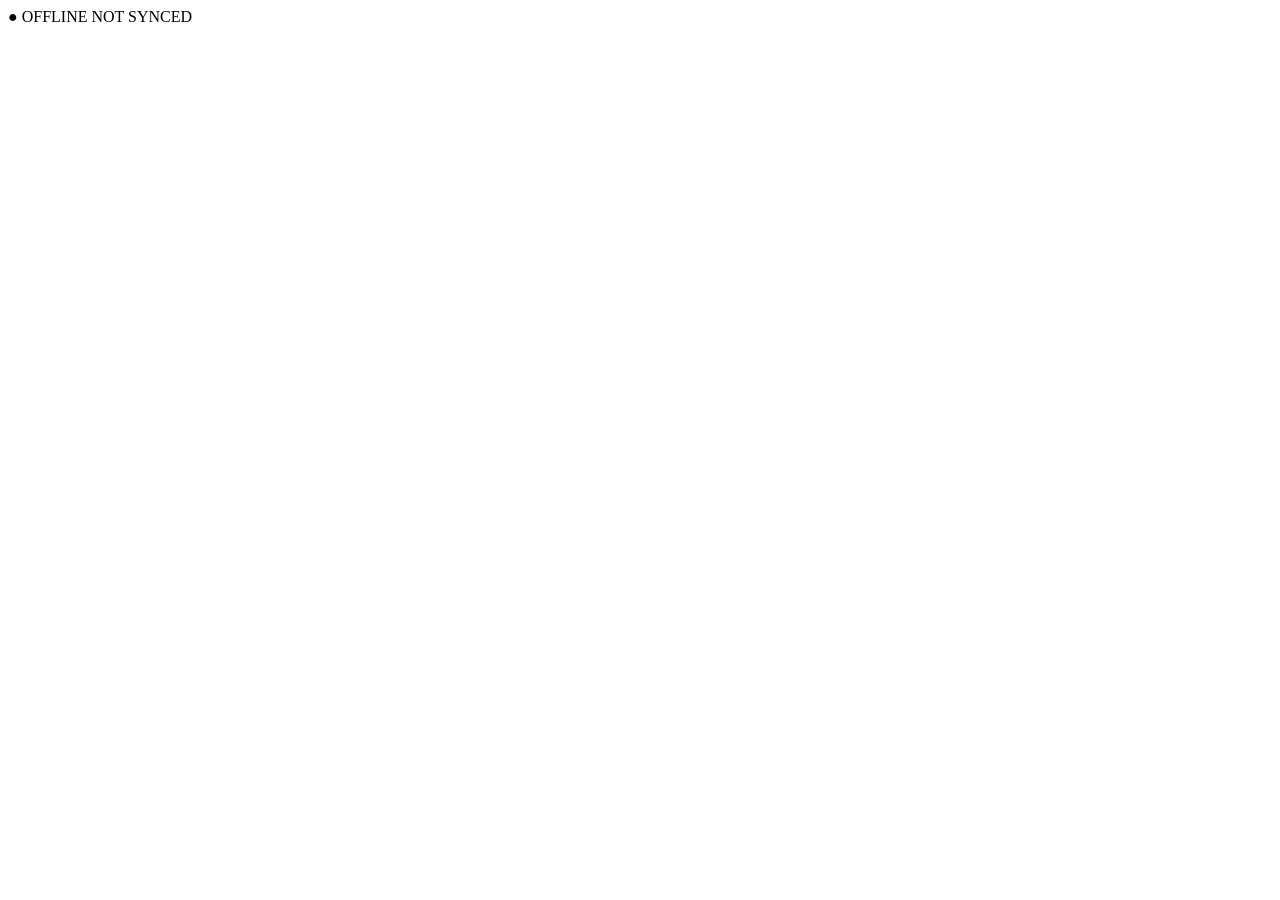
==== index.html @ eade8bff "Remove em dashes throughout, rewrite as natural language" ====
<!DOCTYPE html>
<html lang="en">
<head>
  <meta charset="UTF-8">
  <meta name="viewport" content="width=device-width, initial-scale=1.0, user-scalable=no">
  <meta name="theme-color" content="#0a0f0a">
  <meta name="apple-mobile-web-app-capable" content="yes">
  <meta name="apple-mobile-web-app-status-bar-style" content="black">
  <title>Smoke420 POS</title>
  <link rel="preconnect" href="https://fonts.googleapis.com">
  <link rel="preconnect" href="https://fonts.gstatic.com" crossorigin>
  <link href="https://fonts.googleapis.com/css2?family=IBM+Plex+Mono:ital,wght@0,100;0,200;0,300;0,400;0,500;0,600;0,700;1,400&display=swap" rel="stylesheet">
  <link rel="stylesheet" href="css/styles.css">
</head>
<body>

  <!-- ── Login Screen ───────────────────────────────────────────────────────── -->
  <div id="login-screen"></div>

  <!-- ── App Screen ────────────────────────────────────────────────────────── -->
  <div id="app-screen" class="hidden">

    <!-- Top Status Bar -->
    <div id="top-bar"></div>

    <!-- Tab Navigation -->
    <div id="tab-nav"></div>

    <!-- Main Content -->
    <div id="content"></div>

    <!-- Bottom Status Bar -->
    <div id="bottom-bar">
      <span id="sync-status"><span class="status-dot dim">●</span> OFFLINE</span>
      <span id="session-info"></span>
      <span style="margin-left:auto" id="last-sync-time">NOT SYNCED</span>
    </div>

    <!-- Function Key Bar -->
    <div id="fn-bar"></div>

  </div>

  <!-- ── Toast Notifications ────────────────────────────────────────────────── -->
  <div id="toast-container"></div>

  <!-- ── Scripts (load order matters — no bundler) ─────────────────────────── -->
  <script src="config.js"></script>
  <script src="js/data.js"></script>
  <script src="js/auth.js"></script>
  <script src="js/ui.js"></script>
  <script src="js/sales.js"></script>
  <script src="js/inventory.js"></script>
  <script src="js/customers.js"></script>
  <script src="js/reports.js"></script>
  <script src="js/admin.js"></script>

  <!-- ── Bootstrap ──────────────────────────────────────────────────────────── -->
  <script>
    document.addEventListener('DOMContentLoaded', async () => {
      // Initialise data layer (seeds if fresh install)
      Data.init();

      // Restore last sync timestamp
      const lastSync = Data.lsGet(CONFIG.KEYS.LAST_SYNC);
      if (lastSync) App.lastSyncTime = lastSync;

      // Start UI clock
      UI.init();

      // Fetch staff PINs from Sheets before showing login —
      // ensures any device can log in without going through setup wizard again
      await Data.fetchStaffFromSheets();

      // Determine starting state
      if (Auth.isLoggedIn()) {
        Auth.startWatchdog();
        UI.showApp();
      } else {
        Auth.showLoginScreen();
      }

      // Process any queued syncs from previous session
      Data.processQueue();
    });
  </script>

</body>
</html>
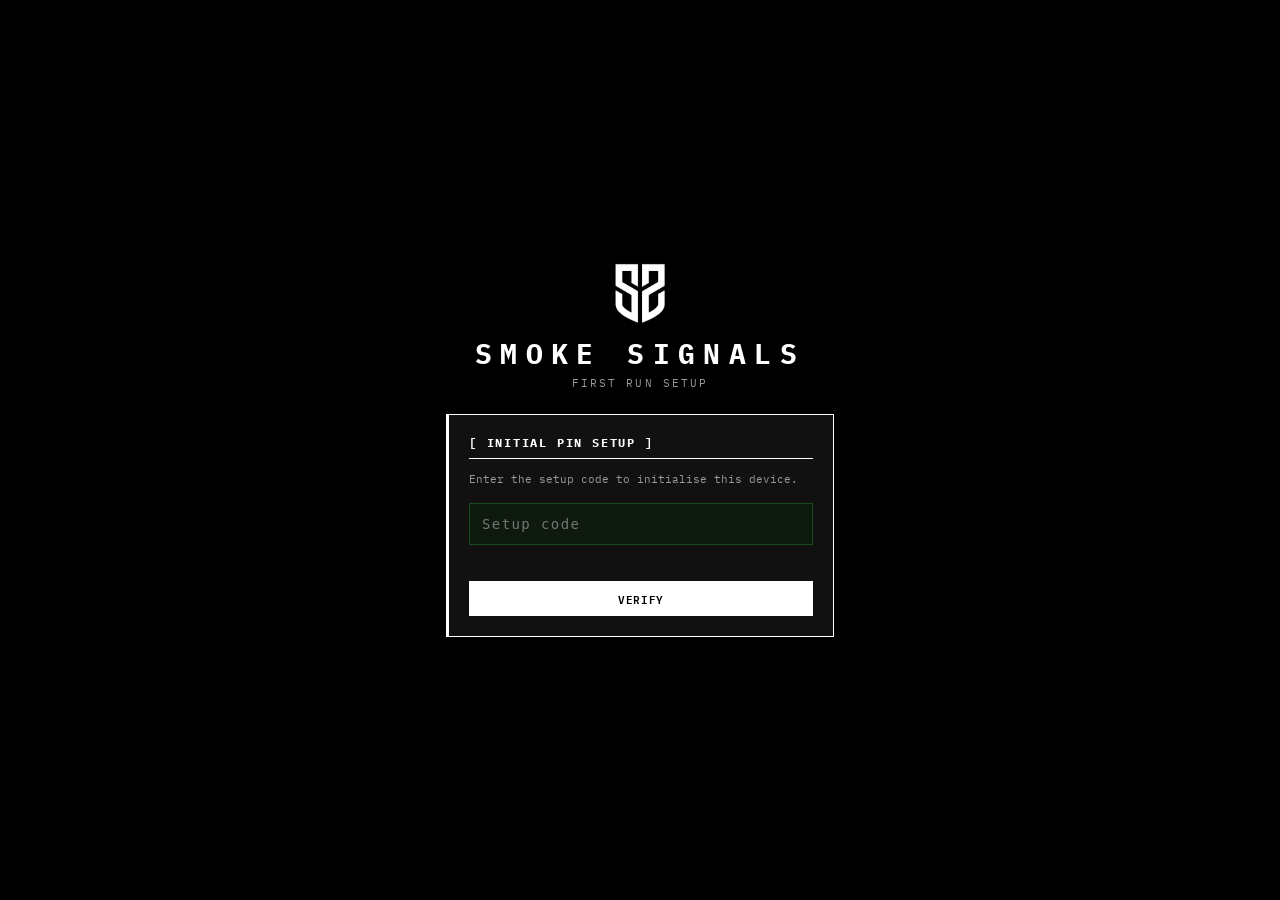
==== commit 045dcfed: "Add theme-adaptive favicons, finish legal page placeholders, drop PayFast Add light/dark favicon var" ====
--- a/index.html
+++ b/index.html
@@ -6,7 +6,13 @@
   <meta name="theme-color" content="#0a0f0a">
   <meta name="apple-mobile-web-app-capable" content="yes">
   <meta name="apple-mobile-web-app-status-bar-style" content="black">
-  <title>Smoke420 POS</title>
+  <title>Smoke Signals POS</title>
+  <link rel="icon" type="image/png" sizes="32x32" href="assets/favicon-dark-32.png" media="(prefers-color-scheme: light)">
+  <link rel="icon" type="image/png" sizes="16x16" href="assets/favicon-dark-16.png" media="(prefers-color-scheme: light)">
+  <link rel="icon" type="image/png" sizes="32x32" href="assets/favicon-light-32.png" media="(prefers-color-scheme: dark)">
+  <link rel="icon" type="image/png" sizes="16x16" href="assets/favicon-light-16.png" media="(prefers-color-scheme: dark)">
+  <link rel="icon" href="assets/favicon.ico">
+  <link rel="apple-touch-icon" href="assets/apple-touch-icon.png">
   <link rel="preconnect" href="https://fonts.googleapis.com">
   <link rel="preconnect" href="https://fonts.gstatic.com" crossorigin>
   <link href="https://fonts.googleapis.com/css2?family=IBM+Plex+Mono:ital,wght@0,100;0,200;0,300;0,400;0,500;0,600;0,700;1,400&display=swap" rel="stylesheet">
@@ -53,6 +59,8 @@
   <script src="js/inventory.js"></script>
   <script src="js/customers.js"></script>
   <script src="js/reports.js"></script>
+  <script src="js/cashup.js"></script>
+  <script src="js/credit.js"></script>
   <script src="js/admin.js"></script>
 
   <!-- ── Bootstrap ──────────────────────────────────────────────────────────── -->
--- a/css/styles.css
+++ b/css/styles.css
@@ -0,0 +1,685 @@
+/* ── Variables ──────────────────────────────────────────────────────────────── */
+:root {
+  --bg:        #000000;
+  --surface:   #111111;
+  --accent:    #ffffff;
+  --accent-hi: #e5e5e5;
+  --text:      #ffffff;
+  --text-dim:  #9a9a9a;
+  --amber:     #ddaa00;
+  --red:       #dd2200;
+  --blue:      #0088dd;
+  --border:    #ffffff;
+  --border-dim:#333333;
+  --top-h:     40px;
+  --nav-h:     36px;
+  --bot-h:     28px;
+  --fn-h:      44px;
+}
+
+/* ── Reset ──────────────────────────────────────────────────────────────────── */
+*, *::before, *::after { box-sizing: border-box; margin: 0; padding: 0; }
+html, body {
+  height: 100%;
+  background: var(--bg);
+  color: var(--text);
+  font-family: 'IBM Plex Mono', monospace;
+  font-size: 14px;
+  overflow: hidden;
+}
+* { border-radius: 0 !important; }
+input, select, textarea, button { font-family: inherit; font-size: inherit; }
+a { color: var(--accent); }
+.hidden { display: none !important; }
+
+/* ── Scrollbar ──────────────────────────────────────────────────────────────── */
+::-webkit-scrollbar { width: 6px; height: 6px; }
+::-webkit-scrollbar-track { background: var(--bg); }
+::-webkit-scrollbar-thumb { background: var(--surface); }
+::-webkit-scrollbar-thumb:hover { background: var(--border-dim); }
+
+/* ══════════════════════════════════════════════════════════════════════════════
+   LOGIN SCREEN
+══════════════════════════════════════════════════════════════════════════════ */
+#login-screen {
+  position: fixed; inset: 0;
+  background: var(--bg);
+  display: flex; align-items: center; justify-content: center;
+  z-index: 100;
+  overflow-y: auto;
+}
+.login-wrap {
+  display: flex; flex-direction: column; align-items: center;
+  padding: 24px 16px;
+  width: 100%; max-width: 420px;
+}
+.login-brand {
+  display: flex; flex-direction: column; align-items: center;
+  text-align: center;
+  margin-bottom: 24px;
+}
+.login-brand::before {
+  content: '';
+  width: 51px; height: 60px;
+  margin-bottom: 12px;
+  background-repeat: no-repeat;
+  background-size: contain;
+  background-image: url("../assets/icon-white.png");
+}
+.brand-name {
+  font-size: 2rem; font-weight: 700;
+  color: var(--accent);
+  letter-spacing: 0.3em;
+  text-transform: uppercase;
+}
+.brand-sub {
+  font-size: 0.75rem;
+  color: var(--text-dim);
+  letter-spacing: 0.2em;
+  margin-top: 4px;
+}
+.login-box {
+  background: var(--surface);
+  border: 1px solid var(--border);
+  border-left: 3px solid var(--accent);
+  padding: 20px;
+  width: 100%;
+}
+.login-label {
+  font-size: 0.7rem;
+  color: var(--text-dim);
+  letter-spacing: 0.15em;
+  text-transform: uppercase;
+  margin-bottom: 10px;
+}
+.staff-selector {
+  display: flex; flex-wrap: wrap; gap: 6px;
+  margin-bottom: 20px;
+}
+.staff-btn {
+  display: flex; flex-direction: column; align-items: center;
+  background: var(--bg);
+  border: 1px solid var(--border-dim);
+  color: var(--text-dim);
+  padding: 8px 12px;
+  cursor: pointer;
+  transition: all 0.1s;
+  min-width: 70px;
+}
+.staff-btn:hover { border-color: var(--accent); color: var(--text); }
+.staff-btn.active { border-color: var(--accent); color: var(--accent); background: var(--bg); }
+.staff-name { font-size: 0.9rem; font-weight: 700; }
+.staff-role { font-size: 0.6rem; color: var(--text-dim); margin-top: 2px; }
+.pin-label {
+  font-size: 0.7rem; color: var(--text-dim);
+  letter-spacing: 0.15em; text-transform: uppercase;
+  margin-bottom: 10px; text-align: center;
+}
+.pin-dots {
+  display: flex; justify-content: center; gap: 16px;
+  font-size: 1.8rem; color: var(--accent);
+  margin-bottom: 12px; letter-spacing: 0.1em;
+}
+.numpad {
+  display: grid;
+  grid-template-columns: repeat(3, 1fr);
+  gap: 6px;
+  margin-bottom: 12px;
+}
+.num-btn {
+  background: var(--bg);
+  border: 1px solid var(--border-dim);
+  color: var(--text);
+  padding: 14px;
+  font-size: 1rem; font-weight: 600;
+  cursor: pointer; text-align: center;
+  transition: all 0.1s;
+}
+.num-btn:hover { background: var(--surface); border-color: var(--accent); color: var(--accent); }
+.num-btn:active { background: var(--accent); color: var(--bg); }
+.login-msg {
+  text-align: center; font-size: 0.75rem;
+  min-height: 18px; margin-bottom: 8px;
+  color: var(--text-dim);
+}
+.login-msg.error { color: var(--red); }
+.login-msg.warn  { color: var(--amber); }
+.login-version {
+  font-size: 0.65rem; color: var(--border-dim);
+  margin-top: 16px; letter-spacing: 0.1em;
+}
+.btn-link {
+  background: none; border: none; color: var(--border-dim);
+  font-family: monospace; font-size: 0.75rem; letter-spacing: 0.08em;
+  cursor: pointer; padding: 4px 0; text-decoration: underline;
+}
+.btn-link:hover { color: var(--border-dim); }
+@keyframes shake {
+  0%,100%{ transform: translateX(0); }
+  10%,30%,50%,70%,90%{ transform: translateX(-8px); }
+  20%,40%,60%,80%{ transform: translateX(8px); }
+}
+.shake { animation: shake 0.45s ease-in-out; }
+
+/* Setup Wizard */
+.setup-wizard { max-width: 520px; }
+.setup-title {
+  font-size: 0.85rem; font-weight: 700;
+  color: var(--accent); letter-spacing: 0.15em;
+  border-bottom: 1px solid var(--accent);
+  padding-bottom: 8px; margin-bottom: 12px;
+}
+.setup-desc { font-size: 0.75rem; color: var(--text-dim); margin-bottom: 16px; line-height: 1.6; }
+.setup-admin-row {
+  display: flex; align-items: center; gap: 12px;
+  padding: 8px 0;
+  border-bottom: 1px solid var(--border-dim);
+}
+.setup-admin-name { flex: 1; font-weight: 600; }
+.setup-admin-status { font-size: 0.7rem; color: var(--text-dim); }
+.setup-admin-status.ok { color: var(--accent); }
+.setup-pin-who { font-size: 0.75rem; color: var(--amber); margin: 12px 0 8px; text-align: center; letter-spacing: 0.1em; }
+#setup-pin-area { margin-top: 16px; border-top: 1px solid var(--border-dim); padding-top: 16px; }
+
+/* ══════════════════════════════════════════════════════════════════════════════
+   APP LAYOUT
+══════════════════════════════════════════════════════════════════════════════ */
+#app-screen {
+  display: flex; flex-direction: column;
+  height: 100vh; overflow: hidden;
+}
+
+/* ── Top Bar ──────────────────────────────────────────────────────────────────── */
+#top-bar {
+  height: var(--top-h);
+  background: var(--surface);
+  border-bottom: 1px solid var(--accent);
+  display: flex; align-items: center;
+  padding: 0 12px; gap: 8px;
+  font-size: 0.75rem; flex-shrink: 0;
+  overflow: hidden;
+}
+.top-brand  { display: inline-flex; align-items: center; gap: 6px; font-weight: 700; color: var(--accent); letter-spacing: 0.15em; }
+.top-brand::before {
+  content: '';
+  width: 12px; height: 14px; flex-shrink: 0;
+  background-repeat: no-repeat; background-size: contain;
+  background-image: url("../assets/icon-white.png");
+}
+.top-branch { color: var(--text-dim); }
+.top-staff  { color: var(--accent); font-weight: 600; }
+.top-date, .top-time { color: var(--text-dim); }
+.top-sep    { color: var(--border-dim); }
+.btn-logout {
+  margin-left: auto; padding: 4px 10px;
+  background: transparent; border: 1px solid var(--red);
+  color: var(--red); cursor: pointer; font-size: 0.7rem;
+  text-transform: uppercase; letter-spacing: 0.05em;
+  flex-shrink: 0;
+}
+.btn-logout:hover { background: var(--red); color: var(--text); }
+
+/* ── Tab Nav ──────────────────────────────────────────────────────────────────── */
+#tab-nav {
+  height: var(--nav-h);
+  background: var(--bg);
+  border-bottom: 1px solid var(--border-dim);
+  display: flex; align-items: stretch;
+  overflow-x: auto; overflow-y: hidden;
+  flex-shrink: 0;
+}
+.tab-btn {
+  background: transparent;
+  border: none; border-right: 1px solid var(--border-dim);
+  border-bottom: 2px solid transparent;
+  color: var(--text-dim);
+  padding: 0 14px;
+  cursor: pointer; white-space: nowrap;
+  font-size: 0.7rem; font-weight: 600;
+  letter-spacing: 0.08em; text-transform: uppercase;
+  transition: all 0.1s;
+}
+.tab-btn:hover { color: var(--text); background: var(--surface); }
+.tab-btn.active {
+  color: var(--accent);
+  border-bottom-color: var(--accent);
+  background: var(--surface);
+}
+
+/* ── Content Area ────────────────────────────────────────────────────────────── */
+#content {
+  flex: 1;
+  overflow-y: auto;
+  overflow-x: hidden;
+}
+.content-inner {
+  padding: 16px;
+  max-width: 1400px;
+}
+
+/* ── Bottom Bar ──────────────────────────────────────────────────────────────── */
+#bottom-bar {
+  height: var(--bot-h);
+  background: var(--surface);
+  border-top: 1px solid var(--border-dim);
+  display: flex; align-items: center;
+  padding: 0 12px; gap: 16px;
+  font-size: 0.65rem; color: var(--text-dim);
+  flex-shrink: 0;
+}
+#sync-status { display: flex; align-items: center; gap: 4px; font-weight: 600; }
+.status-dot.ok    { color: var(--accent); }
+.status-dot.amber { color: var(--amber); animation: blink 1s step-end infinite; }
+.status-dot.dim   { color: var(--text-dim); }
+@keyframes blink { 50% { opacity: 0; } }
+
+/* ── Function Key Bar ────────────────────────────────────────────────────────── */
+#fn-bar {
+  height: var(--fn-h);
+  background: var(--bg);
+  border-top: 2px solid var(--accent);
+  display: flex; align-items: stretch;
+  overflow-x: auto;
+  flex-shrink: 0;
+}
+.fn-btn {
+  display: flex; flex-direction: column; align-items: center; justify-content: center;
+  flex: 1; min-width: 60px;
+  background: transparent;
+  border: none; border-right: 1px solid var(--border-dim);
+  color: var(--text-dim);
+  cursor: pointer;
+  padding: 4px 8px;
+  transition: all 0.1s;
+}
+.fn-btn:hover { background: var(--surface); color: var(--accent); }
+.fn-btn:last-child { border-right: none; }
+.fn-key  { font-size: 0.6rem; color: var(--accent); font-weight: 700; }
+.fn-label { font-size: 0.6rem; text-transform: uppercase; letter-spacing: 0.05em; margin-top: 2px; }
+
+/* ══════════════════════════════════════════════════════════════════════════════
+   PANELS & SECTIONS
+══════════════════════════════════════════════════════════════════════════════ */
+.panel {
+  background: var(--surface);
+  border: 1px solid var(--border-dim);
+  border-left: 3px solid var(--accent);
+  padding: 14px 16px;
+  margin-bottom: 14px;
+}
+.panel-title {
+  font-size: 0.75rem; font-weight: 700;
+  color: var(--accent); letter-spacing: 0.15em;
+  border-bottom: 1px solid var(--border-dim);
+  padding-bottom: 8px; margin-bottom: 14px;
+}
+
+/* ── Stats Row ────────────────────────────────────────────────────────────────── */
+.stats-row {
+  display: grid;
+  grid-template-columns: repeat(auto-fit, minmax(140px, 1fr));
+  gap: 8px;
+  margin-bottom: 14px;
+}
+.stat-card {
+  background: var(--surface);
+  border: 1px solid var(--border-dim);
+  border-top: 2px solid var(--accent);
+  padding: 10px 12px;
+}
+.stat-label {
+  font-size: 0.6rem; color: var(--text-dim);
+  text-transform: uppercase; letter-spacing: 0.1em;
+  margin-bottom: 4px;
+}
+.stat-value {
+  font-size: 1.25rem; font-weight: 700;
+  color: var(--accent);
+}
+.dash-grid {
+  display: grid;
+  grid-template-columns: repeat(auto-fit, minmax(320px, 1fr));
+  gap: 14px;
+}
+
+/* ══════════════════════════════════════════════════════════════════════════════
+   TABLES
+══════════════════════════════════════════════════════════════════════════════ */
+.table-wrap { overflow-x: auto; }
+table { width: 100%; border-collapse: collapse; font-size: 0.8rem; }
+thead th {
+  background: var(--bg);
+  color: var(--accent);
+  padding: 6px 8px;
+  text-align: left;
+  border-bottom: 1px solid var(--accent);
+  text-transform: uppercase;
+  font-size: 0.65rem; font-weight: 700;
+  letter-spacing: 0.08em;
+  white-space: nowrap;
+}
+tbody td {
+  padding: 5px 8px;
+  border-bottom: 1px solid var(--border-dim);
+  color: var(--text);
+  vertical-align: middle;
+}
+tbody tr:hover td { background: rgba(255,255,255,0.05); }
+.no-data {
+  color: var(--text-dim); font-size: 0.8rem;
+  padding: 16px 0; text-align: center;
+}
+
+/* ══════════════════════════════════════════════════════════════════════════════
+   FORMS
+══════════════════════════════════════════════════════════════════════════════ */
+.form-grid {
+  display: grid;
+  grid-template-columns: repeat(auto-fit, minmax(200px, 1fr));
+  gap: 12px;
+  align-items: end;
+}
+.form-row {
+  display: flex; flex-wrap: wrap; gap: 12px;
+  margin-bottom: 12px;
+}
+.form-group {
+  display: flex; flex-direction: column;
+  flex: 1; min-width: 140px;
+}
+.form-group.flex-2 { flex: 2; }
+label {
+  font-size: 0.65rem; color: var(--text-dim);
+  text-transform: uppercase; letter-spacing: 0.1em;
+  margin-bottom: 4px;
+}
+input[type="text"], input[type="tel"], input[type="number"],
+input[type="date"], input[type="url"], input[type="email"],
+select, textarea {
+  background: var(--bg);
+  border: 1px solid var(--border-dim);
+  color: var(--text);
+  padding: 7px 8px;
+  width: 100%;
+  transition: border-color 0.1s;
+}
+input:focus, select:focus, textarea:focus {
+  outline: none;
+  border-color: var(--accent);
+}
+input[readonly] {
+  border-color: transparent;
+  color: var(--text-dim);
+  background: var(--surface);
+}
+select option { background: var(--bg); color: var(--text); }
+textarea { resize: vertical; min-height: 60px; }
+.form-actions {
+  display: flex; gap: 8px; align-items: center;
+  grid-column: 1 / -1;
+  flex-wrap: wrap;
+  margin-top: 4px;
+}
+.form-note { font-size: 0.7rem; color: var(--text-dim); margin-top: 4px; }
+.input-with-btn { display: flex; gap: 0; }
+.input-with-btn input { flex: 1; }
+.w-full { width: 100%; }
+
+/* ══════════════════════════════════════════════════════════════════════════════
+   BUTTONS
+══════════════════════════════════════════════════════════════════════════════ */
+.btn {
+  display: inline-flex; align-items: center; justify-content: center;
+  padding: 7px 14px;
+  border: 1px solid var(--accent);
+  background: transparent;
+  color: var(--accent);
+  cursor: pointer;
+  text-transform: uppercase; letter-spacing: 0.06em;
+  font-size: 0.75rem; font-weight: 600;
+  white-space: nowrap;
+  transition: background 0.1s, color 0.1s;
+  flex-shrink: 0;
+}
+.btn:hover { background: var(--accent); color: var(--bg); }
+.btn:active { background: var(--accent-hi); color: var(--bg); }
+.btn-primary { background: var(--accent); color: var(--bg); }
+.btn-primary:hover { background: var(--accent-hi); }
+.btn-secondary { border-color: var(--text-dim); color: var(--text-dim); }
+.btn-secondary:hover { border-color: var(--accent); color: var(--accent); background: transparent; }
+.btn-danger { border-color: var(--red); color: var(--red); }
+.btn-danger:hover { background: var(--red); color: var(--text); }
+.btn-warn { border-color: var(--amber); color: var(--amber); }
+.btn-warn:hover { background: var(--amber); color: var(--bg); }
+.btn-ok { border-color: var(--accent); color: var(--accent); }
+.btn-sm { padding: 4px 10px; font-size: 0.7rem; }
+.btn-xs { padding: 2px 7px; font-size: 0.65rem; }
+.btn-large { padding: 12px 24px; font-size: 0.85rem; }
+.btn-block { display: flex; width: 100%; margin-top: 8px; }
+.inv-actions { display: flex; gap: 8px; margin-bottom: 12px; flex-wrap: wrap; }
+.data-actions { display: flex; gap: 8px; flex-wrap: wrap; }
+.report-actions { margin-bottom: 12px; }
+
+/* ══════════════════════════════════════════════════════════════════════════════
+   SALE FORM
+══════════════════════════════════════════════════════════════════════════════ */
+.sale-form .form-row { margin-bottom: 8px; }
+.pay-toggle { display: flex; gap: 0; }
+.pay-btn {
+  flex: 1; padding: 10px;
+  background: var(--bg); border: 1px solid var(--border-dim);
+  color: var(--text-dim); cursor: pointer;
+  font-size: 1rem; font-weight: 700; letter-spacing: 0.1em;
+  font-family: inherit;
+  transition: all 0.1s;
+}
+.pay-btn.active { background: var(--accent); color: var(--bg); border-color: var(--accent); }
+.pay-btn:not(.active):hover { border-color: var(--text-dim); color: var(--text); }
+.cust-info {
+  font-size: 0.75rem; color: var(--text);
+  background: var(--bg); padding: 8px;
+  border: 1px solid var(--border-dim);
+  line-height: 1.6;
+}
+.cust-tag {
+  display: inline-block; padding: 1px 6px;
+  font-size: 0.65rem; font-weight: 700;
+  margin-bottom: 4px;
+}
+.cust-tag.found { background: var(--accent); color: var(--bg); }
+.cust-tag.new   { background: var(--amber); color: var(--bg); }
+.cust-found strong { display: block; }
+.cust-select-row { display: flex; gap: 0; }
+.cust-select-row select { flex: 1; }
+
+/* ══════════════════════════════════════════════════════════════════════════════
+   BADGES
+══════════════════════════════════════════════════════════════════════════════ */
+.badge {
+  display: inline-block; padding: 1px 6px;
+  font-size: 0.65rem; font-weight: 700; letter-spacing: 0.05em;
+  text-transform: uppercase;
+}
+.badge-ok  { background: var(--accent); color: var(--bg); }
+.badge-low { background: var(--amber);  color: var(--bg); }
+.badge-out { background: var(--red);    color: var(--text); }
+.badge-dim { background: var(--border-dim); color: var(--text-dim); }
+
+/* ══════════════════════════════════════════════════════════════════════════════
+   ADMIN SUB-TABS
+══════════════════════════════════════════════════════════════════════════════ */
+.sub-tab-nav {
+  display: flex; flex-wrap: wrap; gap: 4px;
+  margin-bottom: 14px;
+}
+.sub-tab-btn {
+  background: var(--bg); border: 1px solid var(--border-dim);
+  color: var(--text-dim); cursor: pointer;
+  padding: 5px 12px; font-size: 0.7rem;
+  font-family: inherit; text-transform: uppercase; letter-spacing: 0.08em;
+  transition: all 0.1s;
+}
+.sub-tab-btn:hover { border-color: var(--accent); color: var(--text); }
+.sub-tab-btn.active { border-color: var(--accent); color: var(--accent); background: var(--surface); }
+.cust-stats {
+  display: flex; flex-wrap: wrap; gap: 12px;
+  font-size: 0.75rem; color: var(--text-dim);
+  background: var(--bg); padding: 8px;
+  border: 1px solid var(--border-dim);
+  grid-column: 1 / -1;
+}
+
+/* ══════════════════════════════════════════════════════════════════════════════
+   FILTERS
+══════════════════════════════════════════════════════════════════════════════ */
+.filter-row {
+  display: flex; flex-wrap: wrap; gap: 8px;
+  align-items: flex-end;
+  margin-bottom: 12px;
+}
+.filter-row .form-group { min-width: 120px; flex: 1; max-width: 200px; }
+.log-total {
+  display: flex; gap: 20px; flex-wrap: wrap;
+  font-size: 0.8rem; color: var(--text-dim);
+  padding: 8px 0;
+  border-top: 1px solid var(--border-dim);
+  margin-top: 8px;
+}
+.log-total strong { color: var(--accent); }
+
+/* ══════════════════════════════════════════════════════════════════════════════
+   REPORTS / ASCII CHARTS
+══════════════════════════════════════════════════════════════════════════════ */
+.chart-area { overflow-x: auto; }
+.ascii-chart {
+  font-size: 0.78rem; line-height: 1.7;
+  color: var(--accent); white-space: pre;
+  font-family: 'IBM Plex Mono', monospace;
+}
+.code-area { overflow: auto; max-height: 400px; }
+.code-block {
+  font-size: 0.7rem; color: var(--text);
+  white-space: pre; line-height: 1.5;
+}
+.code-header { display: flex; align-items: center; margin-bottom: 8px; }
+
+/* ══════════════════════════════════════════════════════════════════════════════
+   SETUP STEPS
+══════════════════════════════════════════════════════════════════════════════ */
+.setup-steps { margin-bottom: 20px; }
+.setup-step {
+  display: flex; gap: 14px;
+  padding: 10px 0;
+  border-bottom: 1px solid var(--border-dim);
+  font-size: 0.8rem; line-height: 1.6;
+}
+.setup-step:last-child { border-bottom: none; }
+.step-num {
+  width: 24px; height: 24px; flex-shrink: 0;
+  background: var(--accent); color: var(--bg);
+  display: flex; align-items: center; justify-content: center;
+  font-weight: 700; font-size: 0.8rem;
+}
+.step-body strong { display: block; color: var(--accent); margin-bottom: 4px; }
+.step-body em { color: var(--amber); font-style: normal; }
+
+/* ══════════════════════════════════════════════════════════════════════════════
+   TOASTS
+══════════════════════════════════════════════════════════════════════════════ */
+#toast-container {
+  position: fixed; bottom: calc(var(--fn-h) + 8px); right: 12px;
+  z-index: 9999;
+  display: flex; flex-direction: column; gap: 6px;
+  pointer-events: none;
+}
+.toast {
+  background: var(--surface);
+  border: 1px solid var(--border);
+  border-left: 3px solid var(--accent);
+  color: var(--text);
+  padding: 8px 14px;
+  font-size: 0.78rem;
+  max-width: 320px;
+  opacity: 0; transform: translateX(20px);
+  transition: opacity 0.25s, transform 0.25s;
+  pointer-events: auto;
+}
+.toast.show { opacity: 1; transform: translateX(0); }
+.toast.toast-success { border-left-color: var(--accent); }
+.toast.toast-error   { border-left-color: var(--red); border-color: var(--red); color: #ff8888; }
+.toast.toast-warn    { border-left-color: var(--amber); border-color: var(--amber); }
+.toast.toast-info    { border-left-color: var(--blue); }
+
+/* ══════════════════════════════════════════════════════════════════════════════
+   MODALS
+══════════════════════════════════════════════════════════════════════════════ */
+.modal-overlay {
+  position: fixed; inset: 0;
+  background: rgba(0,0,0,0.8);
+  z-index: 500;
+  display: flex; align-items: center; justify-content: center;
+  padding: 20px;
+}
+.modal-box {
+  background: var(--surface);
+  border: 1px solid var(--accent);
+  padding: 20px;
+  width: 100%; max-width: 420px;
+  max-height: 90vh; overflow-y: auto;
+}
+.modal-title {
+  font-size: 0.8rem; font-weight: 700; color: var(--accent);
+  letter-spacing: 0.15em;
+  border-bottom: 1px solid var(--border-dim);
+  padding-bottom: 8px; margin-bottom: 14px;
+}
+.modal-body { font-size: 0.85rem; color: var(--text); margin-bottom: 16px; }
+.modal-actions { display: flex; gap: 8px; margin-top: 14px; flex-wrap: wrap; }
+.modal-box .pin-dots { font-size: 1.5rem; }
+.modal-box .numpad { margin-bottom: 8px; }
+.modal-box .num-btn { padding: 10px; }
+
+/* ══════════════════════════════════════════════════════════════════════════════
+   CREDIT
+══════════════════════════════════════════════════════════════════════════════ */
+.pay-btn-credit.active { background: var(--amber); color: var(--bg); border-color: var(--amber); }
+.credit-summary {
+  display: flex; align-items: baseline; gap: 12px;
+  padding: 8px 0 12px;
+}
+.credit-summary-label {
+  font-size: 0.65rem; color: var(--text-dim);
+  text-transform: uppercase; letter-spacing: 0.1em;
+}
+.credit-summary-value {
+  font-size: 1.25rem; font-weight: 700; color: var(--accent);
+}
+.credit-summary-amber { color: var(--amber); }
+.stat-card-amber { border-top-color: var(--amber); }
+.stat-card-amber .stat-value,
+.stat-value-amber { color: var(--amber); }
+.stat-card-hi { border-top-color: var(--accent-hi); border-width: 3px; }
+
+/* ══════════════════════════════════════════════════════════════════════════════
+   RESPONSIVE
+══════════════════════════════════════════════════════════════════════════════ */
+@media (max-width: 600px) {
+  html { font-size: 13px; }
+  .content-inner { padding: 10px; }
+  .top-branch, .top-date { display: none; }
+  #top-bar { gap: 5px; }
+  .stats-row { grid-template-columns: repeat(2, 1fr); }
+  .stat-value { font-size: 1rem; }
+  .dash-grid { grid-template-columns: 1fr; }
+  .fn-label { display: none; }
+  .fn-btn { min-width: 44px; }
+  #fn-bar { overflow-x: auto; }
+  .form-grid { grid-template-columns: 1fr; }
+  .filter-row .form-group { max-width: 100%; }
+  .login-wrap { padding: 16px 10px; }
+  .num-btn { padding: 12px; }
+}
+@media (max-width: 380px) {
+  .staff-selector { gap: 4px; }
+  .staff-btn { min-width: 60px; padding: 6px 8px; }
+}
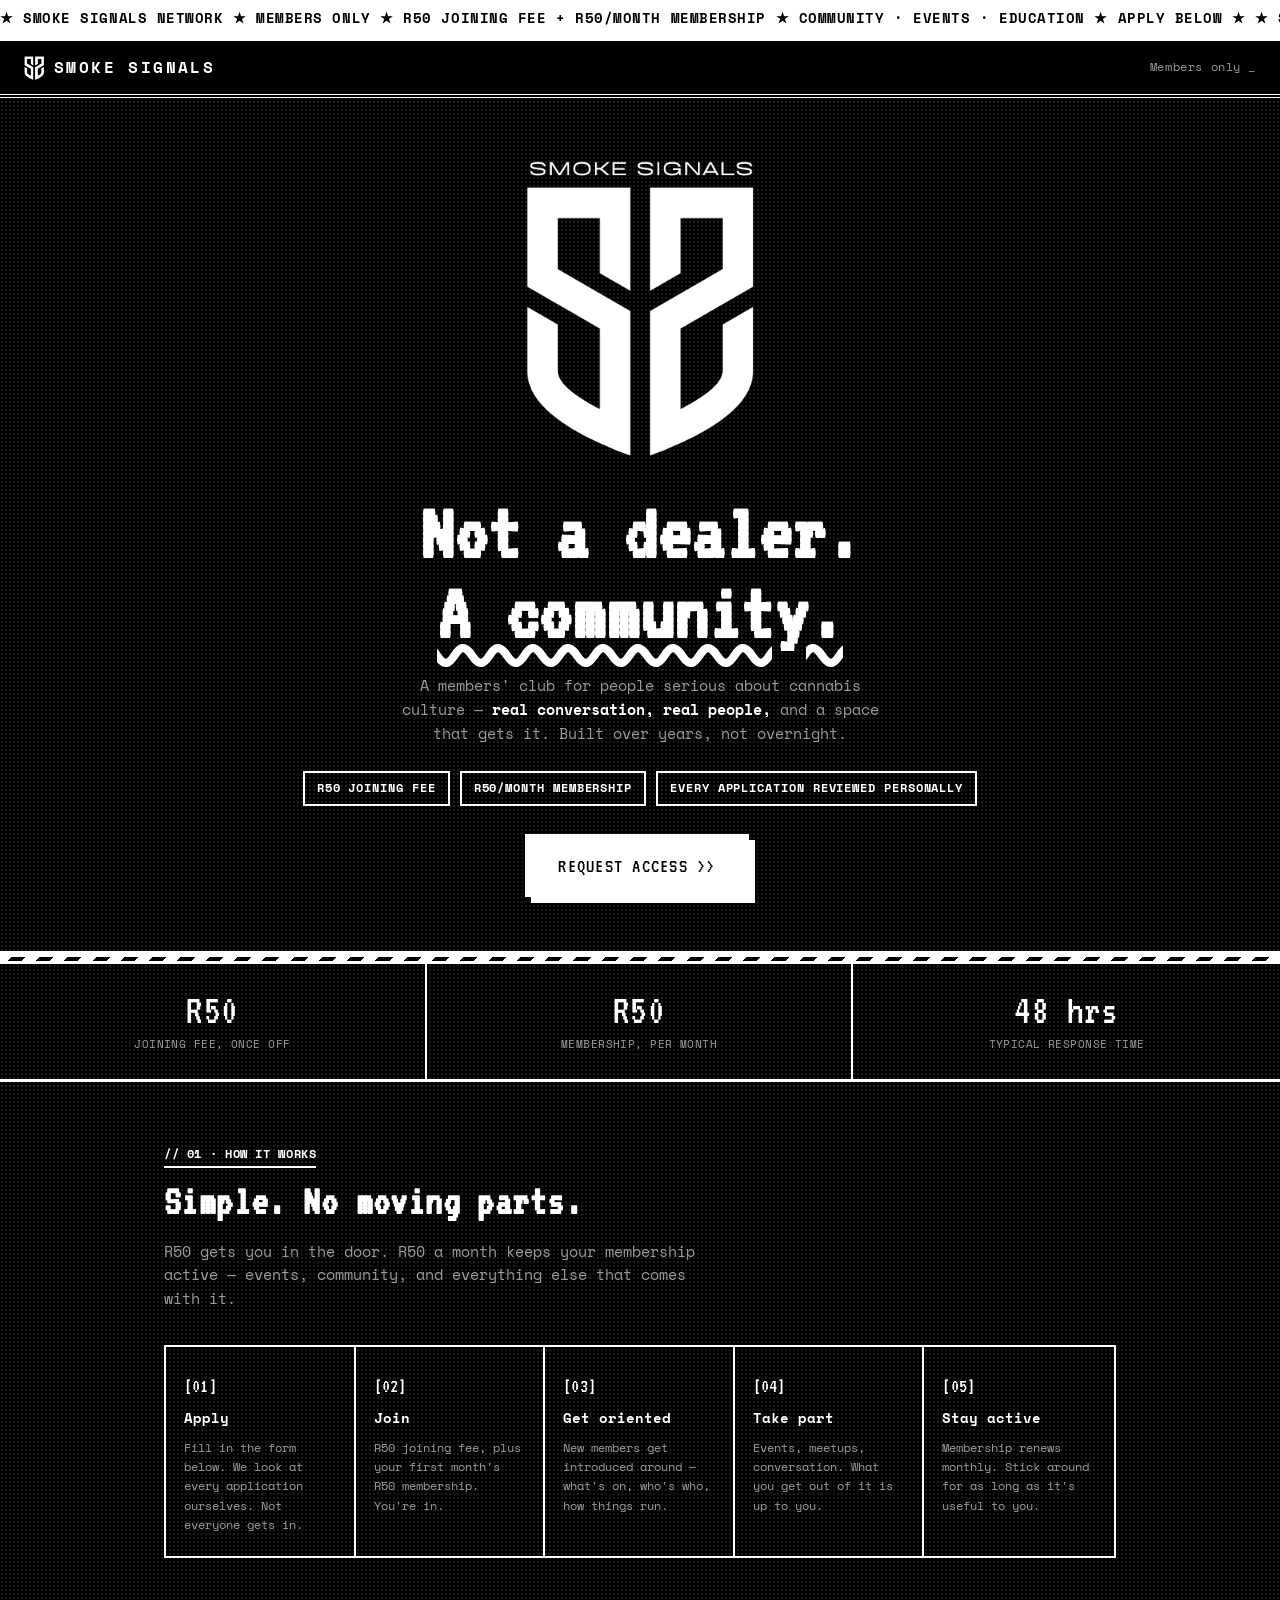
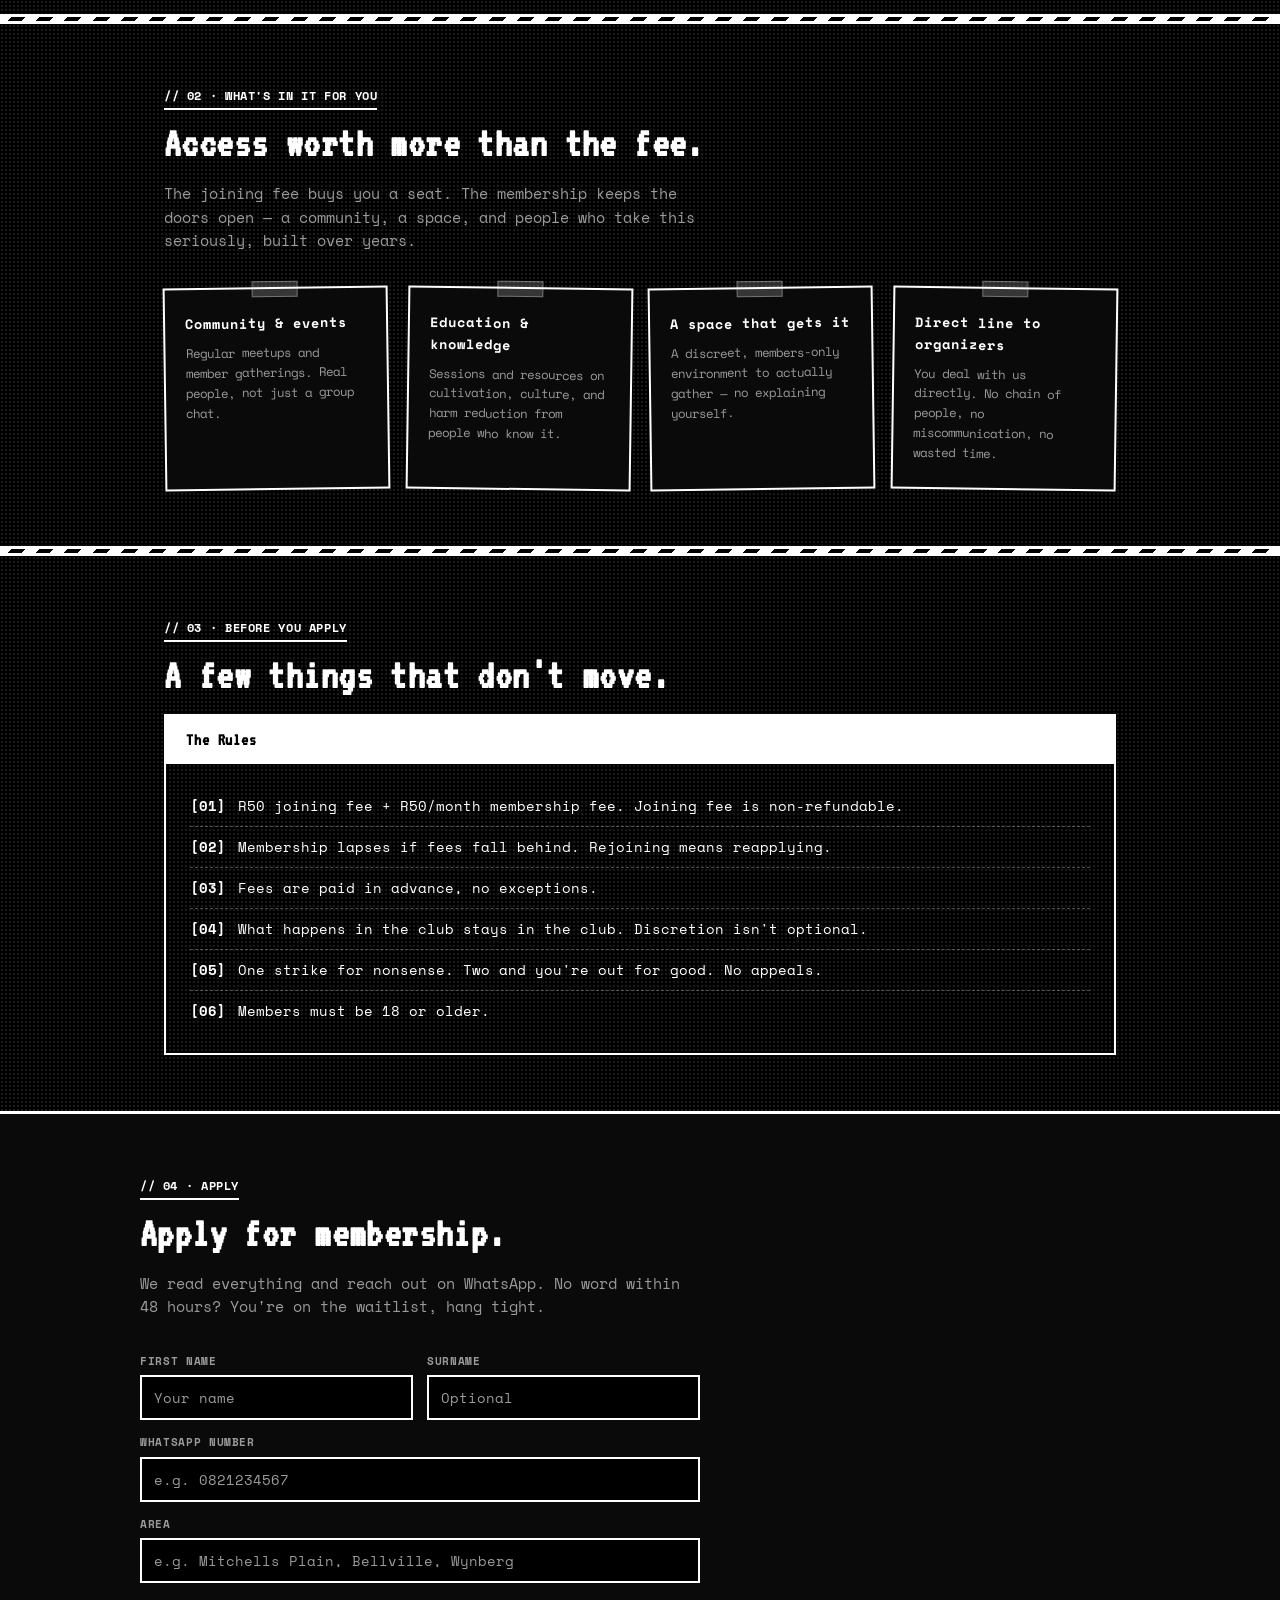
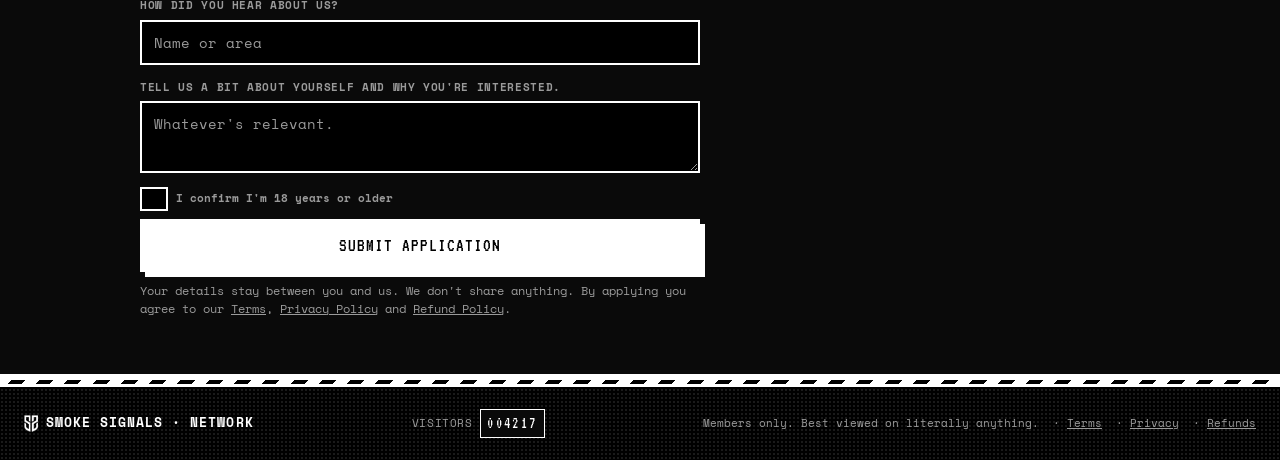
==== commit a1160617: "Enrich the POS UX and move it to /POS/, promoting the network site to root POS changes: - Capture Sa" ====
--- a/index.html
+++ b/index.html
@@ -2,11 +2,9 @@
 <html lang="en">
 <head>
   <meta charset="UTF-8">
-  <meta name="viewport" content="width=device-width, initial-scale=1.0, user-scalable=no">
-  <meta name="theme-color" content="#0a0f0a">
-  <meta name="apple-mobile-web-app-capable" content="yes">
-  <meta name="apple-mobile-web-app-status-bar-style" content="black">
-  <title>Smoke Signals POS</title>
+  <meta name="viewport" content="width=device-width, initial-scale=1.0">
+  <meta name="theme-color" content="#000000">
+  <title>SMOKE SIGNALS :: THE NETWORK</title>
   <link rel="icon" type="image/png" sizes="32x32" href="assets/favicon-dark-32.png" media="(prefers-color-scheme: light)">
   <link rel="icon" type="image/png" sizes="16x16" href="assets/favicon-dark-16.png" media="(prefers-color-scheme: light)">
   <link rel="icon" type="image/png" sizes="32x32" href="assets/favicon-light-32.png" media="(prefers-color-scheme: dark)">
@@ -15,81 +13,653 @@
   <link rel="apple-touch-icon" href="assets/apple-touch-icon.png">
   <link rel="preconnect" href="https://fonts.googleapis.com">
   <link rel="preconnect" href="https://fonts.gstatic.com" crossorigin>
-  <link href="https://fonts.googleapis.com/css2?family=IBM+Plex+Mono:ital,wght@0,100;0,200;0,300;0,400;0,500;0,600;0,700;1,400&display=swap" rel="stylesheet">
-  <link rel="stylesheet" href="css/styles.css">
+  <link href="https://fonts.googleapis.com/css2?family=VT323&family=Space+Mono:ital,wght@0,400;0,700;1,400&display=swap" rel="stylesheet">
+  <style>
+    :root {
+      --bg:     #000000;
+      --panel:  #0a0a0a;
+      --ink:    #ffffff;
+      --dim:    #9a9a9a;
+      --line:   #ffffff;
+      --warn:   #ff3b3b;
+    }
+
+    *, *::before, *::after { box-sizing: border-box; margin: 0; padding: 0; }
+    html { scroll-behavior: smooth; }
+    body {
+      background: var(--bg);
+      background-image:
+        radial-gradient(#1a1a1a 1px, transparent 1px);
+      background-size: 4px 4px;
+      color: var(--ink);
+      font-family: 'Space Mono', monospace;
+      font-size: 17px;
+      line-height: 1.6;
+      overflow-x: hidden;
+    }
+    ::selection { background: var(--ink); color: var(--bg); }
+    a { color: inherit; }
+
+    .mono-hd { font-family: 'VT323', monospace; letter-spacing: 0.01em; }
+
+    /* ── Hazard divider ──────────────────────────────────── */
+    .hazard {
+      height: 10px;
+      background: repeating-linear-gradient(-45deg, #fff 0 10px, #000 10px 20px);
+      border-top: 3px solid var(--line);
+      border-bottom: 3px solid var(--line);
+    }
+
+    /* ── Marquee ─────────────────────────────────────────── */
+    .marquee {
+      background: var(--ink); color: var(--bg);
+      overflow: hidden; white-space: nowrap;
+      border-bottom: 3px solid var(--line);
+    }
+    .marquee-track {
+      display: inline-block;
+      font-weight: 700; letter-spacing: 0.04em;
+      font-size: 0.85rem; padding: 8px 0;
+      animation: mq 18s linear infinite;
+    }
+    @keyframes mq { from { transform: translateX(0); } to { transform: translateX(-50%); } }
+
+    /* ── Nav ─────────────────────────────────────────────── */
+    nav {
+      position: sticky; top: 0; z-index: 100;
+      display: flex; align-items: center; justify-content: space-between;
+      padding: 14px 24px;
+      background: var(--bg);
+      border-bottom: 4px double var(--line);
+    }
+    .nav-logo {
+      display: flex; align-items: center; gap: 10px;
+      font-size: 1rem; font-weight: 700;
+      letter-spacing: 0.15em;
+    }
+    .brand-mark { flex-shrink: 0; }
+    .nav-tag {
+      font-size: 0.72rem;
+      color: var(--dim);
+      letter-spacing: 0.05em;
+    }
+    .blink { animation: blink 1.1s steps(1) infinite; }
+    @keyframes blink { 50% { opacity: 0; } }
+
+    /* ── Hero ────────────────────────────────────────────── */
+    .hero {
+      padding: 56px 24px 48px;
+      text-align: center;
+      border-bottom: 3px solid var(--line);
+    }
+    .hero-mark { width: 240px; max-width: 70vw; margin: 0 auto 32px; display: block; }
+    h1.mono-hd {
+      font-size: clamp(2.8rem, 10vw, 5.2rem);
+      line-height: 0.95;
+      margin-bottom: 20px;
+    }
+    h1.mono-hd em { font-style: normal; text-decoration: underline; text-decoration-style: wavy; text-underline-offset: 8px; }
+    .hero-body {
+      font-size: 0.95rem;
+      color: var(--dim);
+      max-width: 480px;
+      margin: 0 auto 26px;
+    }
+    .hero-body strong { color: var(--ink); }
+    .tag-row { display: flex; gap: 10px; flex-wrap: wrap; justify-content: center; margin-bottom: 28px; }
+    .tag-box {
+      border: 2px solid var(--line);
+      padding: 6px 12px;
+      font-size: 0.72rem; font-weight: 700; letter-spacing: 0.08em;
+    }
+    .cta-btn {
+      display: inline-flex; align-items: center; gap: 10px;
+      background: var(--ink); color: var(--bg);
+      font-family: 'VT323', monospace;
+      font-size: 1.3rem; font-weight: 400;
+      letter-spacing: 0.06em; text-transform: uppercase;
+      text-decoration: none;
+      padding: 12px 30px;
+      border: 3px solid var(--line);
+      box-shadow: 6px 6px 0 var(--ink);
+      margin: 0 6px 6px 0;
+      cursor: pointer;
+    }
+    .cta-btn:active { box-shadow: 2px 2px 0 var(--ink); transform: translate(4px, 4px); }
+
+    /* ── Stats ───────────────────────────────────────────── */
+    .stats-inner {
+      display: grid;
+      grid-template-columns: repeat(3, 1fr);
+    }
+    .stat {
+      padding: 26px 20px;
+      border-right: 2px solid var(--line);
+      border-bottom: 3px solid var(--line);
+      text-align: center;
+    }
+    .stat:last-child { border-right: none; }
+    .stat-val.mono-hd {
+      font-size: 2.6rem; line-height: 1;
+      margin-bottom: 4px;
+    }
+    .stat-desc {
+      font-size: 0.68rem; color: var(--dim);
+      letter-spacing: 0.04em; text-transform: uppercase;
+    }
+
+    /* ── Sections ────────────────────────────────────────── */
+    section { padding: 56px 24px; max-width: 1000px; margin: 0 auto; }
+    .thread-label {
+      font-size: 0.78rem; font-weight: 700;
+      letter-spacing: 0.05em;
+      margin-bottom: 10px;
+      display: inline-block;
+      border-bottom: 2px solid var(--line);
+      padding-bottom: 2px;
+    }
+    h2.mono-hd {
+      font-size: clamp(1.8rem, 4.5vw, 2.6rem);
+      line-height: 1.15;
+      margin-bottom: 14px;
+    }
+    .section-body {
+      color: var(--dim); font-size: 0.92rem;
+      max-width: 540px; margin-bottom: 34px;
+    }
+
+    /* ── Steps ───────────────────────────────────────────── */
+    .steps {
+      display: grid;
+      grid-template-columns: repeat(5, 1fr);
+      border: 2px solid var(--line);
+    }
+    .step {
+      padding: 22px 18px;
+      border-right: 2px solid var(--line);
+    }
+    .step:last-child { border-right: none; }
+    .step-n.mono-hd { font-size: 1.3rem; margin-bottom: 6px; }
+    .step-title { font-size: 0.85rem; font-weight: 700; margin-bottom: 8px; }
+    .step-copy { font-size: 0.78rem; color: var(--dim); line-height: 1.55; }
+
+    /* ── Perks (zine clippings) ──────────────────────────── */
+    .perks {
+      display: grid;
+      grid-template-columns: repeat(4, 1fr);
+      gap: 18px;
+    }
+    .perk {
+      background: var(--panel);
+      border: 2px solid var(--line);
+      padding: 24px 20px;
+      position: relative;
+    }
+    .perk:nth-child(odd)  { transform: rotate(-0.8deg); }
+    .perk:nth-child(even) { transform: rotate(0.8deg); }
+    .perk::before {
+      content: '';
+      position: absolute; top: -8px; left: 50%;
+      width: 46px; height: 16px;
+      margin-left: -23px;
+      background: rgba(255,255,255,0.18);
+      border: 1px solid rgba(255,255,255,0.3);
+    }
+    .perk-title { font-size: 0.85rem; font-weight: 700; margin-bottom: 8px; }
+    .perk-copy { font-size: 0.78rem; color: var(--dim); line-height: 1.6; }
+
+    /* ── Rules ───────────────────────────────────────────── */
+    .rules-wrap {
+      border: 2px solid var(--line);
+    }
+    .rules-wrap h3.mono-hd {
+      font-size: 1.1rem; letter-spacing: 0.05em;
+      padding: 10px 20px;
+      background: var(--ink); color: var(--bg);
+    }
+    .rules-body { padding: 22px 24px; }
+    .rule {
+      display: flex; gap: 12px;
+      padding: 9px 0;
+      border-bottom: 1px dashed rgba(255,255,255,0.3);
+      font-size: 0.86rem;
+    }
+    .rule:last-child { border-bottom: none; }
+    .rule-box { flex-shrink: 0; font-weight: 700; }
+
+    /* ── Apply ───────────────────────────────────────────── */
+    #apply {
+      background: var(--panel);
+      border-top: 3px solid var(--line);
+      border-bottom: 3px solid var(--line);
+      padding: 56px 24px;
+    }
+    #apply .inner { max-width: 1000px; margin: 0 auto; }
+    .form-wrap { max-width: 560px; }
+    .form-grid {
+      display: grid;
+      grid-template-columns: 1fr 1fr;
+      gap: 14px;
+    }
+    .fg { display: flex; flex-direction: column; gap: 5px; }
+    .fg.full { grid-column: 1 / -1; }
+    label {
+      font-size: 0.68rem; font-weight: 700;
+      letter-spacing: 0.06em; text-transform: uppercase;
+      color: var(--dim);
+    }
+    input, select, textarea {
+      background: var(--bg);
+      border: 2px solid var(--ink);
+      color: var(--ink);
+      font-family: 'Space Mono', monospace;
+      font-size: 0.88rem;
+      padding: 10px 12px;
+      width: 100%; outline: none;
+      appearance: none;
+    }
+    input:focus, select:focus, textarea:focus { background: var(--ink); color: var(--bg); }
+    input::placeholder, textarea::placeholder { color: var(--dim); }
+    select { cursor: pointer; }
+    select option { background: var(--bg); color: var(--ink); }
+    textarea { resize: vertical; min-height: 72px; }
+    .submit-btn {
+      margin-top: 8px; width: 100%; padding: 14px;
+      background: var(--ink); color: var(--bg);
+      border: 3px solid var(--line); cursor: pointer;
+      font-family: 'VT323', monospace;
+      font-size: 1.2rem; letter-spacing: 0.05em; text-transform: uppercase;
+      box-shadow: 5px 5px 0 var(--ink);
+    }
+    .submit-btn:active:not(:disabled) { box-shadow: 1px 1px 0 var(--ink); transform: translate(4px,4px); }
+    .submit-btn:disabled { opacity: 0.45; cursor: not-allowed; }
+    .form-note {
+      font-size: 0.72rem; color: var(--dim);
+      margin-top: 10px; line-height: 1.55;
+    }
+
+    /* ── Validation ─────────────────────────────────────── */
+    .field-error {
+      font-size: 0.7rem;
+      color: var(--warn);
+      margin-top: 3px;
+      font-weight: 700;
+    }
+    input.invalid, select.invalid, textarea.invalid {
+      border-color: var(--warn);
+    }
+
+    /* ── Success ─────────────────────────────────────────── */
+    #success { display: none; padding: 24px 0; }
+    .success-mark.mono-hd { font-size: 2.4rem; margin-bottom: 10px; }
+    #success h3.mono-hd { font-size: 1.4rem; margin-bottom: 8px; }
+    #success p { color: var(--dim); font-size: 0.88rem; }
+
+    /* ── Footer ──────────────────────────────────────────── */
+    footer {
+      padding: 22px 24px;
+      display: flex; align-items: center; justify-content: space-between;
+      flex-wrap: wrap; gap: 14px;
+    }
+    .foot-logo { display: flex; align-items: center; gap: 8px; font-size: 0.8rem; font-weight: 700; letter-spacing: 0.08em; }
+    .foot-note { font-size: 0.7rem; color: var(--dim); }
+    .hit-counter {
+      display: inline-flex; align-items: center; gap: 8px;
+      font-size: 0.68rem; color: var(--dim); letter-spacing: 0.05em;
+    }
+    .hit-counter .digits {
+      font-family: 'VT323', monospace; font-size: 1rem;
+      color: var(--ink); background: var(--panel);
+      border: 1px solid var(--line);
+      padding: 1px 6px; letter-spacing: 0.15em;
+    }
+
+    /* ── Responsive ──────────────────────────────────────── */
+    @media (max-width: 900px) {
+      .steps { grid-template-columns: 1fr 1fr; }
+      .step:nth-child(2) { border-right: none; }
+      .step:nth-child(3), .step:nth-child(4) { border-top: 2px solid var(--line); }
+      .step:nth-child(5) { grid-column: 1 / -1; border-right: none; border-top: 2px solid var(--line); }
+      .perks { grid-template-columns: repeat(2, 1fr); }
+    }
+    @media (max-width: 660px) {
+      nav { padding: 12px 16px; }
+      .nav-tag { display: none; }
+      section { padding: 44px 18px; }
+      #apply { padding: 44px 18px; }
+      .stats-inner { grid-template-columns: 1fr; }
+      .stat { border-right: none; padding: 22px 20px; }
+      .steps { grid-template-columns: 1fr; }
+      .step { border-right: none; border-bottom: 2px solid var(--line); }
+      .step:last-child { border-bottom: none; }
+      .step:nth-child(3), .step:nth-child(4), .step:nth-child(5) { border-top: none; grid-column: auto; }
+      .perks { grid-template-columns: 1fr; }
+      .perk { transform: none !important; }
+      .form-grid { grid-template-columns: 1fr; }
+      .fg.full { grid-column: 1; }
+      footer { flex-direction: column; align-items: flex-start; }
+    }
+  </style>
 </head>
 <body>
 
-  <!-- ── Login Screen ───────────────────────────────────────────────────────── -->
-  <div id="login-screen"></div>
-
-  <!-- ── App Screen ────────────────────────────────────────────────────────── -->
-  <div id="app-screen" class="hidden">
-
-    <!-- Top Status Bar -->
-    <div id="top-bar"></div>
-
-    <!-- Tab Navigation -->
-    <div id="tab-nav"></div>
-
-    <!-- Main Content -->
-    <div id="content"></div>
-
-    <!-- Bottom Status Bar -->
-    <div id="bottom-bar">
-      <span id="sync-status"><span class="status-dot dim">●</span> OFFLINE</span>
-      <span id="session-info"></span>
-      <span style="margin-left:auto" id="last-sync-time">NOT SYNCED</span>
-    </div>
-
-    <!-- Function Key Bar -->
-    <div id="fn-bar"></div>
-
+  <div class="marquee">
+    <div class="marquee-track">
+      ★ SMOKE SIGNALS NETWORK ★ MEMBERS ONLY ★ R50 JOINING FEE + R50/MONTH MEMBERSHIP ★ COMMUNITY · EVENTS · EDUCATION ★ APPLY BELOW ★
+      ★ SMOKE SIGNALS NETWORK ★ MEMBERS ONLY ★ R50 JOINING FEE + R50/MONTH MEMBERSHIP ★ COMMUNITY · EVENTS · EDUCATION ★ APPLY BELOW ★
+    </div>
   </div>
 
-  <!-- ── Toast Notifications ────────────────────────────────────────────────── -->
-  <div id="toast-container"></div>
-
-  <!-- ── Scripts (load order matters — no bundler) ─────────────────────────── -->
-  <script src="config.js"></script>
-  <script src="js/data.js"></script>
-  <script src="js/auth.js"></script>
-  <script src="js/ui.js"></script>
-  <script src="js/sales.js"></script>
-  <script src="js/inventory.js"></script>
-  <script src="js/customers.js"></script>
-  <script src="js/reports.js"></script>
-  <script src="js/cashup.js"></script>
-  <script src="js/credit.js"></script>
-  <script src="js/admin.js"></script>
-
-  <!-- ── Bootstrap ──────────────────────────────────────────────────────────── -->
+  <nav>
+    <div class="nav-logo">
+      <img class="brand-mark" src="assets/icon-white.png" width="20" height="24" alt="">
+      SMOKE SIGNALS
+    </div>
+    <div class="nav-tag">Members only <span class="blink">_</span></div>
+  </nav>
+
+  <!-- Hero -->
+  <div class="hero">
+    <img class="hero-mark" src="assets/logo-full-transparent.png" alt="Smoke Signals">
+    <h1 class="mono-hd">Not a dealer.<br><em>A community.</em></h1>
+    <p class="hero-body">
+      A members' club for people serious about cannabis culture — <strong>real conversation, real people,</strong>
+      and a space that gets it. Built over years, not overnight.
+    </p>
+    <div class="tag-row">
+      <span class="tag-box">R50 JOINING FEE</span>
+      <span class="tag-box">R50/MONTH MEMBERSHIP</span>
+      <span class="tag-box">EVERY APPLICATION REVIEWED PERSONALLY</span>
+    </div>
+    <a href="#apply" class="cta-btn">Request Access &gt;&gt;</a>
+  </div>
+
+  <div class="hazard"></div>
+
+  <!-- Stats -->
+  <div class="stats-inner">
+    <div class="stat">
+      <div class="stat-val mono-hd">R50</div>
+      <div class="stat-desc">Joining fee, once off</div>
+    </div>
+    <div class="stat">
+      <div class="stat-val mono-hd">R50</div>
+      <div class="stat-desc">Membership, per month</div>
+    </div>
+    <div class="stat">
+      <div class="stat-val mono-hd">48 hrs</div>
+      <div class="stat-desc">Typical response time</div>
+    </div>
+  </div>
+
+  <!-- How it works -->
+  <section>
+    <p class="thread-label">// 01 · HOW IT WORKS</p>
+    <h2 class="mono-hd">Simple. No moving parts.</h2>
+    <p class="section-body">
+      R50 gets you in the door. R50 a month keeps your membership active —
+      events, community, and everything else that comes with it.
+    </p>
+    <div class="steps">
+      <div class="step">
+        <p class="step-n mono-hd">[01]</p>
+        <p class="step-title">Apply</p>
+        <p class="step-copy">Fill in the form below. We look at every application ourselves. Not everyone gets in.</p>
+      </div>
+      <div class="step">
+        <p class="step-n mono-hd">[02]</p>
+        <p class="step-title">Join</p>
+        <p class="step-copy">R50 joining fee, plus your first month's R50 membership. You're in.</p>
+      </div>
+      <div class="step">
+        <p class="step-n mono-hd">[03]</p>
+        <p class="step-title">Get oriented</p>
+        <p class="step-copy">New members get introduced around — what's on, who's who, how things run.</p>
+      </div>
+      <div class="step">
+        <p class="step-n mono-hd">[04]</p>
+        <p class="step-title">Take part</p>
+        <p class="step-copy">Events, meetups, conversation. What you get out of it is up to you.</p>
+      </div>
+      <div class="step">
+        <p class="step-n mono-hd">[05]</p>
+        <p class="step-title">Stay active</p>
+        <p class="step-copy">Membership renews monthly. Stick around for as long as it's useful to you.</p>
+      </div>
+    </div>
+  </section>
+
+  <div class="hazard"></div>
+
+  <!-- What you get -->
+  <section>
+    <p class="thread-label">// 02 · WHAT'S IN IT FOR YOU</p>
+    <h2 class="mono-hd">Access worth more than the fee.</h2>
+    <p class="section-body">
+      The joining fee buys you a seat. The membership keeps the doors open —
+      a community, a space, and people who take this seriously, built over years.
+    </p>
+    <div class="perks">
+      <div class="perk">
+        <p class="perk-title">Community & events</p>
+        <p class="perk-copy">Regular meetups and member gatherings. Real people, not just a group chat.</p>
+      </div>
+      <div class="perk">
+        <p class="perk-title">Education & knowledge</p>
+        <p class="perk-copy">Sessions and resources on cultivation, culture, and harm reduction from people who know it.</p>
+      </div>
+      <div class="perk">
+        <p class="perk-title">A space that gets it</p>
+        <p class="perk-copy">A discreet, members-only environment to actually gather — no explaining yourself.</p>
+      </div>
+      <div class="perk">
+        <p class="perk-title">Direct line to organizers</p>
+        <p class="perk-copy">You deal with us directly. No chain of people, no miscommunication, no wasted time.</p>
+      </div>
+    </div>
+  </section>
+
+  <div class="hazard"></div>
+
+  <!-- Rules -->
+  <section>
+    <p class="thread-label">// 03 · BEFORE YOU APPLY</p>
+    <h2 class="mono-hd">A few things that don't move.</h2>
+    <div class="rules-wrap">
+      <h3 class="mono-hd">The Rules</h3>
+      <div class="rules-body">
+        <div class="rule"><span class="rule-box">[01]</span><span>R50 joining fee + R50/month membership fee. Joining fee is non-refundable.</span></div>
+        <div class="rule"><span class="rule-box">[02]</span><span>Membership lapses if fees fall behind. Rejoining means reapplying.</span></div>
+        <div class="rule"><span class="rule-box">[03]</span><span>Fees are paid in advance, no exceptions.</span></div>
+        <div class="rule"><span class="rule-box">[04]</span><span>What happens in the club stays in the club. Discretion isn't optional.</span></div>
+        <div class="rule"><span class="rule-box">[05]</span><span>One strike for nonsense. Two and you're out for good. No appeals.</span></div>
+        <div class="rule"><span class="rule-box">[06]</span><span>Members must be 18 or older.</span></div>
+      </div>
+    </div>
+  </section>
+
+  <!-- Apply -->
+  <div id="apply">
+    <div class="inner">
+      <p class="thread-label">// 04 · APPLY</p>
+      <h2 class="mono-hd">Apply for membership.</h2>
+      <p class="section-body">
+        We read everything and reach out on WhatsApp. No word within 48 hours?
+        You're on the waitlist, hang tight.
+      </p>
+      <div class="form-wrap">
+        <div id="form-area">
+          <form id="waitlist-form">
+            <div class="form-grid">
+              <div class="fg">
+                <label>First Name</label>
+                <input type="text" id="f-fname" placeholder="Your name" required>
+              </div>
+              <div class="fg">
+                <label>Surname</label>
+                <input type="text" id="f-lname" placeholder="Optional">
+              </div>
+              <div class="fg full">
+                <label>WhatsApp Number</label>
+                <input type="tel" id="f-whatsapp" placeholder="e.g. 0821234567" required>
+              </div>
+              <div class="fg full">
+                <label>Area</label>
+                <input type="text" id="f-area" placeholder="e.g. Mitchells Plain, Bellville, Wynberg" required>
+              </div>
+              <div class="fg full">
+                <label>How did you hear about us?</label>
+                <input type="text" id="f-source" placeholder="Name or area">
+              </div>
+              <div class="fg full">
+                <label>Tell us a bit about yourself and why you're interested.</label>
+                <textarea id="f-notes" placeholder="Whatever's relevant."></textarea>
+              </div>
+              <div class="fg full">
+                <label style="display:flex; align-items:center; gap:8px; text-transform:none; letter-spacing:normal;">
+                  <input type="checkbox" id="f-age" style="width:auto;" required>
+                  I confirm I'm 18 years or older
+                </label>
+              </div>
+            </div>
+            <!-- Honeypot: hidden from real users, bots will fill it -->
+            <div style="position:absolute;left:-9999px;top:-9999px" aria-hidden="true">
+              <input type="text" id="f-pot" tabindex="-1" autocomplete="off">
+            </div>
+            <button type="submit" class="submit-btn" id="submit-btn">Submit application</button>
+            <p class="form-note">
+              Your details stay between you and us. We don't share anything.
+              By applying you agree to our <a href="terms/" style="color:inherit;">Terms</a>,
+              <a href="privacy/" style="color:inherit;">Privacy Policy</a> and
+              <a href="refunds/" style="color:inherit;">Refund Policy</a>.
+            </p>
+          </form>
+        </div>
+        <div id="success">
+          <div class="success-mark mono-hd">[ OK ]</div>
+          <h3 class="mono-hd">Application received.</h3>
+          <p>We'll be in touch on WhatsApp within 48 hours.<br>No word? You're on the waitlist.</p>
+        </div>
+      </div>
+    </div>
+  </div>
+
+  <div class="hazard"></div>
+
+  <!-- Footer -->
+  <footer>
+    <div class="foot-logo">
+      <img class="brand-mark" src="assets/icon-white.png" width="14" height="17" alt="">
+      SMOKE SIGNALS · NETWORK
+    </div>
+    <div class="hit-counter">VISITORS <span class="digits">004217</span></div>
+    <p class="foot-note">
+      Members only. Best viewed on literally anything.
+      &nbsp;·&nbsp;<a href="terms/" style="color:inherit;">Terms</a>
+      &nbsp;·&nbsp;<a href="privacy/" style="color:inherit;">Privacy</a>
+      &nbsp;·&nbsp;<a href="refunds/" style="color:inherit;">Refunds</a>
+    </p>
+  </footer>
+
   <script>
-    document.addEventListener('DOMContentLoaded', async () => {
-      // Initialise data layer (seeds if fresh install)
-      Data.init();
-
-      // Restore last sync timestamp
-      const lastSync = Data.lsGet(CONFIG.KEYS.LAST_SYNC);
-      if (lastSync) App.lastSyncTime = lastSync;
-
-      // Start UI clock
-      UI.init();
-
-      // Fetch staff PINs from Sheets before showing login —
-      // ensures any device can log in without going through setup wizard again
-      await Data.fetchStaffFromSheets();
-
-      // Determine starting state
-      if (Auth.isLoggedIn()) {
-        Auth.startWatchdog();
-        UI.showApp();
-      } else {
-        Auth.showLoginScreen();
+    const APPS_SCRIPT_URL = 'https://script.google.com/macros/s/AKfycbzYd-vLgKl1ib9po9G36c2e96r23I1kDN7Qg9Yu3yZcUuWSDAUJXocZKohyzeKTkr5s/exec';
+    const RATE_LIMIT_KEY = 'nw_last_submit';
+    const RATE_LIMIT_MS  = 120000;
+
+    function sanitize(str, maxLen) {
+      if (!str) return '';
+      return str
+        .replace(/<[^>]*>/g, '')
+        .replace(/[<>"'`\\]/g, '')
+        .replace(/javascript:/gi, '')
+        .replace(/on\w+\s*=/gi, '')
+        .trim()
+        .substring(0, maxLen || 200);
+    }
+
+    function validateWhatsApp(num) {
+      const c = num.replace(/[\s\-\(\)\+]/g, '');
+      return /^(0[6-8][0-9]{8}|27[6-8][0-9]{8})$/.test(c);
+    }
+
+    function normalizeWhatsApp(num) {
+      const c = num.replace(/[\s\-\(\)]/g, '');
+      if (c.startsWith('+27') && c.length === 12) return c;
+      if (c.startsWith('27')  && c.length === 11) return '+27' + c.substring(2);
+      if (c.startsWith('0')   && c.length === 10) return '+27' + c.substring(1);
+      return c;
+    }
+
+    function showError(id, msg) {
+      const el = document.getElementById(id);
+      el.classList.add('invalid');
+      if (!el.parentElement.querySelector('.field-error')) {
+        const err = document.createElement('span');
+        err.className = 'field-error';
+        err.textContent = msg;
+        el.parentElement.appendChild(err);
       }
-
-      // Process any queued syncs from previous session
-      Data.processQueue();
+    }
+
+    function clearErrors() {
+      document.querySelectorAll('.invalid').forEach(el => el.classList.remove('invalid'));
+      document.querySelectorAll('.field-error').forEach(el => el.remove());
+    }
+
+    document.getElementById('waitlist-form').addEventListener('submit', async (e) => {
+      e.preventDefault();
+      clearErrors();
+
+      // Honeypot check
+      if (document.getElementById('f-pot').value !== '') return;
+
+      // Rate limit
+      const last = localStorage.getItem(RATE_LIMIT_KEY);
+      if (last && Date.now() - parseInt(last) < RATE_LIMIT_MS) {
+        showError('f-fname', 'Please wait before submitting again.');
+        return;
+      }
+
+      // Sanitize
+      const fname    = sanitize(document.getElementById('f-fname').value, 60);
+      const lname    = sanitize(document.getElementById('f-lname').value, 60);
+      const whatsapp = document.getElementById('f-whatsapp').value.trim();
+      const area     = sanitize(document.getElementById('f-area').value, 100);
+      const source   = sanitize(document.getElementById('f-source').value, 100);
+      const notes    = sanitize(document.getElementById('f-notes').value, 500);
+      const age      = document.getElementById('f-age').checked;
+
+      // Validate
+      let valid = true;
+      if (!fname) { showError('f-fname', 'First name is required.'); valid = false; }
+      if (!whatsapp || !validateWhatsApp(whatsapp)) { showError('f-whatsapp', 'Enter a valid SA number, e.g. 0821234567.'); valid = false; }
+      if (!area) { showError('f-area', 'Area is required.'); valid = false; }
+      if (!age) { showError('f-age', 'You must confirm you are 18 or older.'); valid = false; }
+      if (!valid) return;
+
+      const btn = document.getElementById('submit-btn');
+      btn.disabled = true;
+      btn.textContent = 'Sending...';
+
+      const params = new URLSearchParams({
+        submittedAt: new Date().toISOString(),
+        fname, lname,
+        whatsapp: normalizeWhatsApp(whatsapp),
+        area, source, notes,
+        age: age ? 'yes' : 'no',
+        pot: '',
+      });
+
+      try {
+        await fetch(APPS_SCRIPT_URL + '?' + params.toString(), { method: 'GET', mode: 'no-cors' });
+        localStorage.setItem(RATE_LIMIT_KEY, Date.now().toString());
+        document.getElementById('form-area').style.display = 'none';
+        document.getElementById('success').style.display = 'block';
+      } catch (err) {
+        console.warn(err);
+        btn.textContent = 'Failed. Try again.';
+        btn.disabled = false;
+      }
     });
   </script>
 
